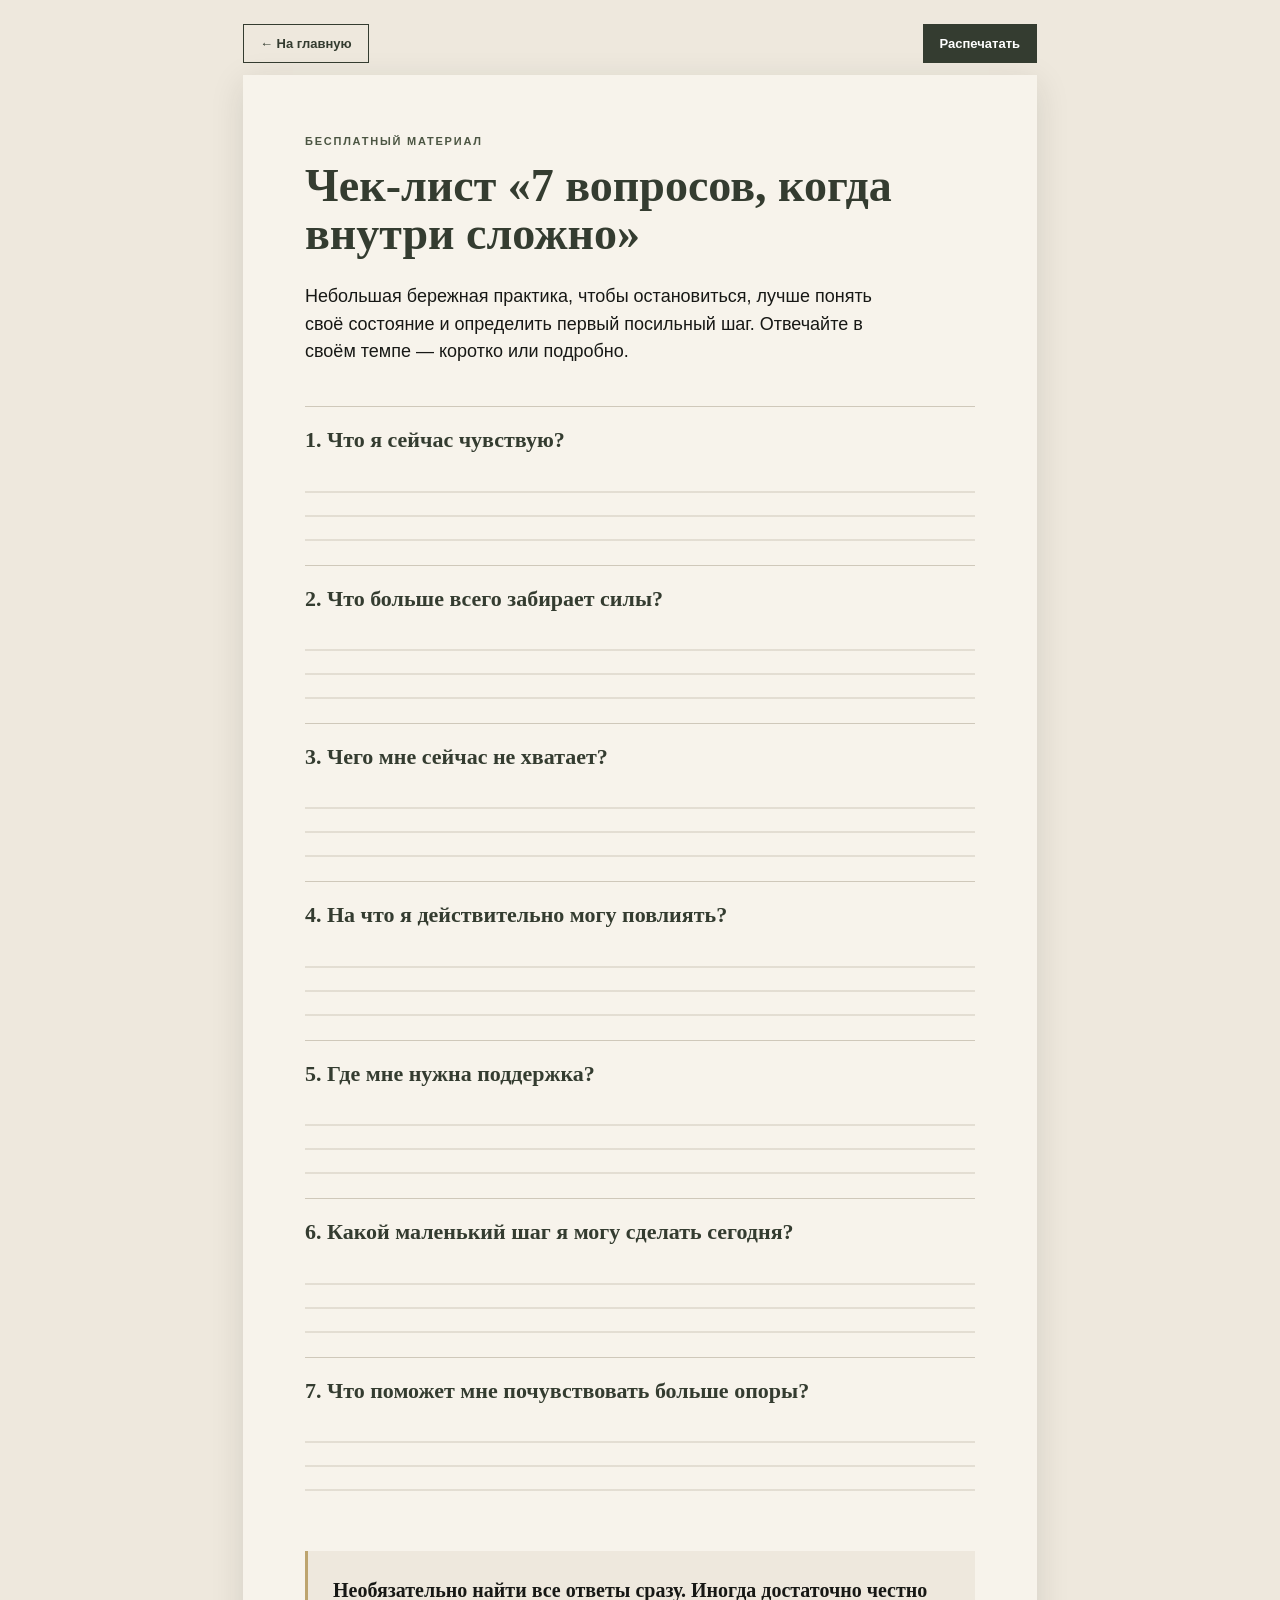
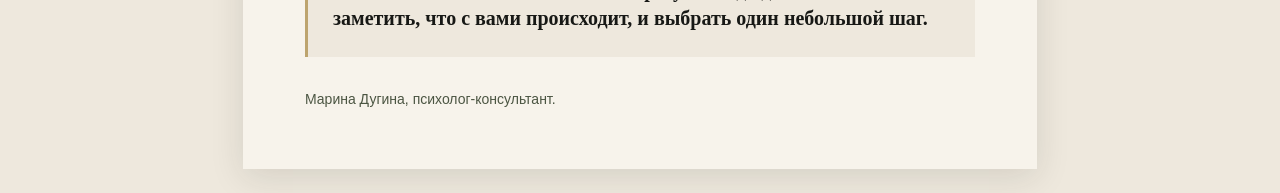
==== checklist/index.html @ 6f8c2aca "Add files via upload" ====
<!doctype html>
<html lang="ru">
<head>
  <meta charset="utf-8">
  <meta name="viewport" content="width=device-width,initial-scale=1">
  <title>7 вопросов, когда внутри сложно — Марина Дугина</title>
  <meta name="description" content="Бережная практика из семи вопросов, чтобы лучше понять своё состояние и определить посильный следующий шаг.">
  <link rel="canonical" href="https://marinadugina.ru/checklist/">
  <link rel="icon" type="image/svg+xml" href="../favicon.svg">
  <style>
    @page{size:A4;margin:16mm} *{box-sizing:border-box} body{margin:0;background:#eee8dd;color:#171815;font:16px/1.55 Arial,sans-serif} .toolbar{max-width:794px;margin:24px auto 0;display:flex;justify-content:space-between;gap:12px}.toolbar a,.toolbar button{border:1px solid #343c30;background:transparent;color:#343c30;padding:11px 16px;text-decoration:none;font:700 13px Arial,sans-serif;cursor:pointer}.toolbar button{background:#343c30;color:#fff}.sheet{max-width:794px;margin:12px auto 24px;background:#f7f3eb;padding:58px 62px;box-shadow:0 8px 32px rgba(30,35,25,.12)} .kicker{margin:0 0 12px;color:#4b5542;font-size:11px;font-weight:700;letter-spacing:.16em} h1{margin:0;color:#343c30;font:700 46px/1.05 Georgia,serif} .intro{max-width:580px;margin:24px 0 40px;font-size:18px} .question{padding:20px 0 24px;border-top:1px solid #cfc8ba} .question h2{margin:0 0 15px;color:#343c30;font:700 22px/1.2 Georgia,serif} .lines{height:72px;background:repeating-linear-gradient(to bottom,transparent 0,transparent 22px,#cfc8ba 23px,transparent 24px)} .closing{margin:36px 0 0;padding:25px;border-left:3px solid #bda46e;background:#eee8dd;font:600 20px/1.4 Georgia,serif}.sign{margin:32px 0 0;font-size:14px;color:#4b5542}@media print{body{background:#fff}.toolbar{display:none}.sheet{margin:0;box-shadow:none;max-width:none}}@media(max-width:600px){.toolbar{margin:0;padding:14px}.sheet{margin:0;padding:38px 24px}h1{font-size:36px}}
  </style>
</head>
<body>
  <nav class="toolbar" aria-label="Действия с чек-листом"><a href="../">← На главную</a><button type="button" onclick="window.print()">Распечатать</button></nav>
  <main class="sheet">
    <p class="kicker">БЕСПЛАТНЫЙ МАТЕРИАЛ</p>
    <h1>Чек-лист «7 вопросов, когда внутри сложно»</h1>
    <p class="intro">Небольшая бережная практика, чтобы остановиться, лучше понять своё состояние и определить первый посильный шаг. Отвечайте в своём темпе — коротко или подробно.</p>
    <section class="question"><h2>1. Что я сейчас чувствую?</h2><div class="lines"></div></section>
    <section class="question"><h2>2. Что больше всего забирает силы?</h2><div class="lines"></div></section>
    <section class="question"><h2>3. Чего мне сейчас не хватает?</h2><div class="lines"></div></section>
    <section class="question"><h2>4. На что я действительно могу повлиять?</h2><div class="lines"></div></section>
    <section class="question"><h2>5. Где мне нужна поддержка?</h2><div class="lines"></div></section>
    <section class="question"><h2>6. Какой маленький шаг я могу сделать сегодня?</h2><div class="lines"></div></section>
    <section class="question"><h2>7. Что поможет мне почувствовать больше опоры?</h2><div class="lines"></div></section>
    <p class="closing">Необязательно найти все ответы сразу. Иногда достаточно честно заметить, что с вами происходит, и выбрать один небольшой шаг.</p>
    <p class="sign">Марина Дугина, психолог-консультант.</p>
  </main>
</body>
</html>
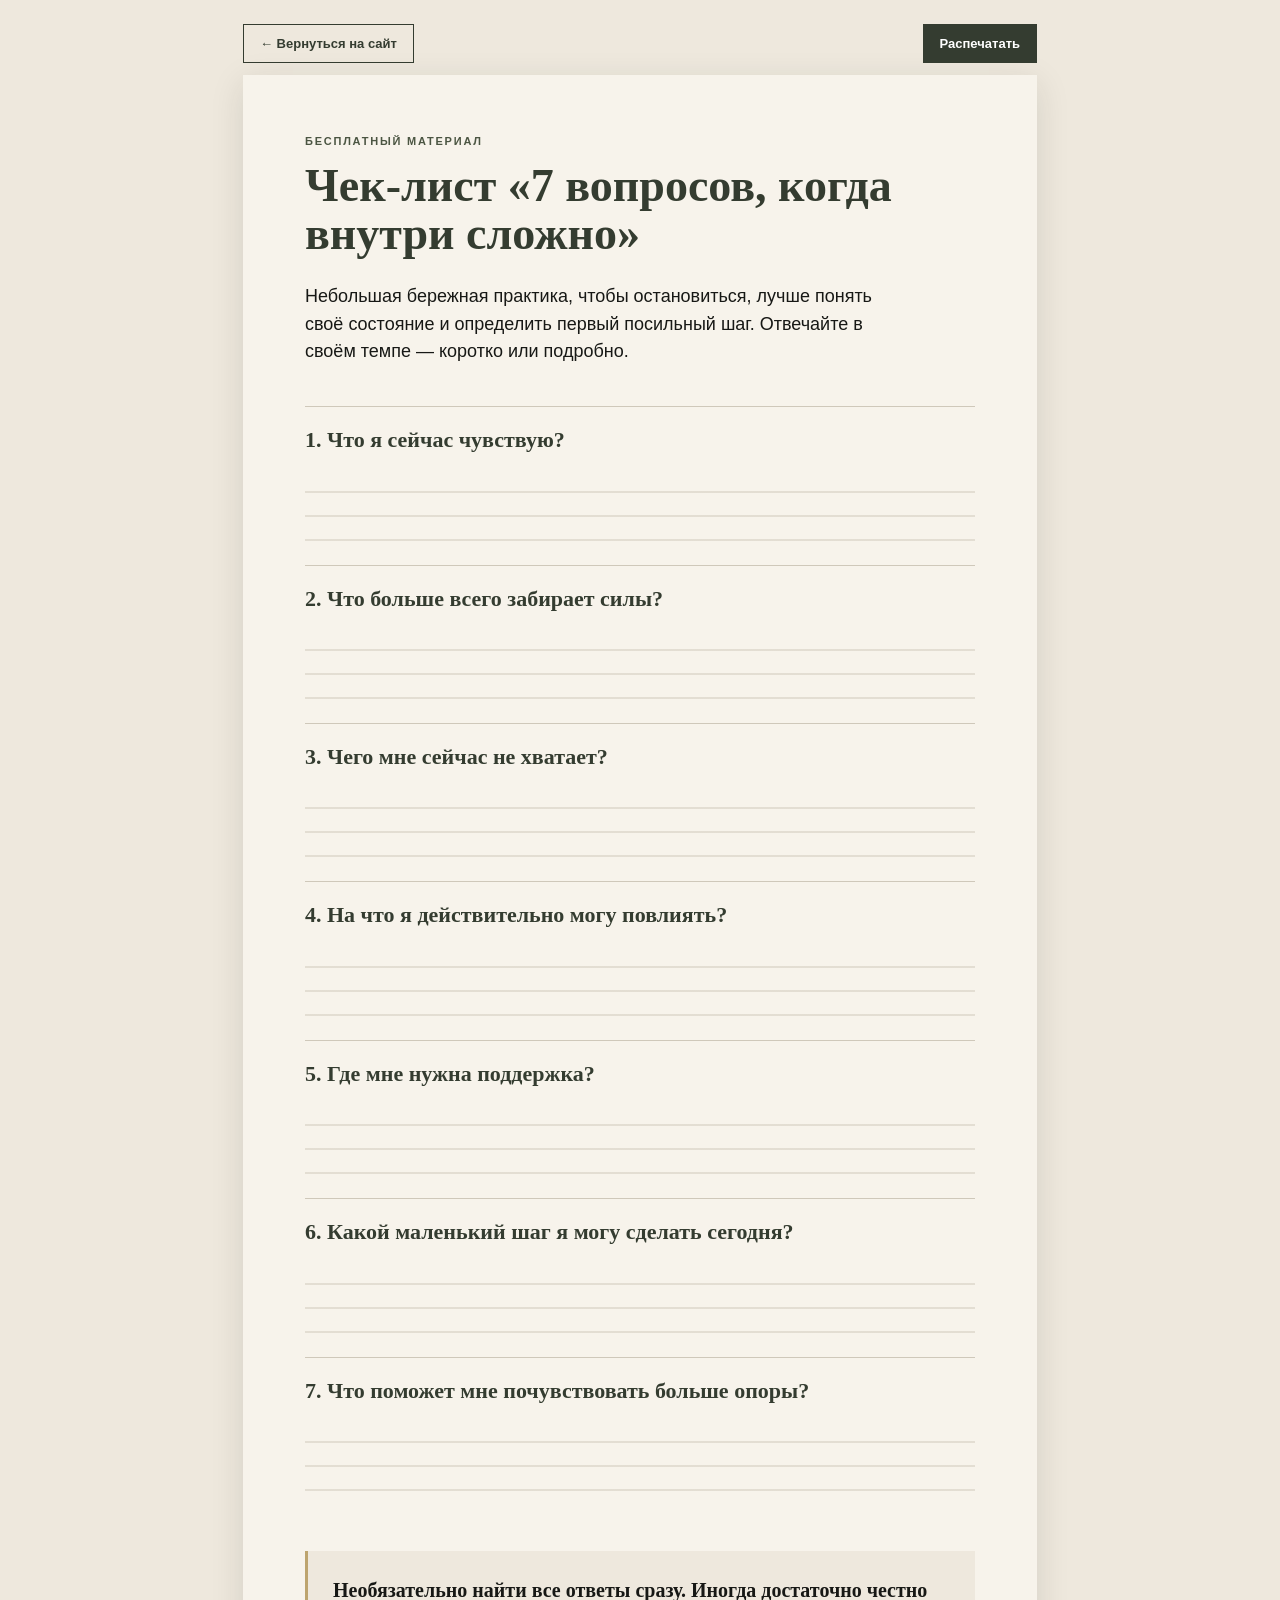
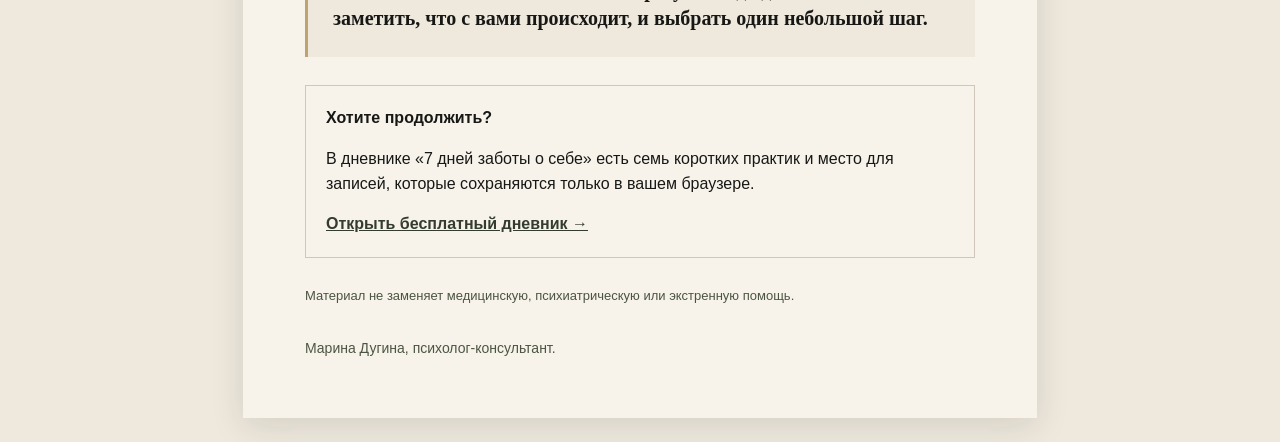
==== commit d8f3b8fb: "Финальное обновление сайта Марины Дугиной" ====
--- a/checklist/index.html
+++ b/checklist/index.html
@@ -8,11 +8,11 @@
   <link rel="canonical" href="https://marinadugina.ru/checklist/">
   <link rel="icon" type="image/svg+xml" href="../favicon.svg">
   <style>
-    @page{size:A4;margin:16mm} *{box-sizing:border-box} body{margin:0;background:#eee8dd;color:#171815;font:16px/1.55 Arial,sans-serif} .toolbar{max-width:794px;margin:24px auto 0;display:flex;justify-content:space-between;gap:12px}.toolbar a,.toolbar button{border:1px solid #343c30;background:transparent;color:#343c30;padding:11px 16px;text-decoration:none;font:700 13px Arial,sans-serif;cursor:pointer}.toolbar button{background:#343c30;color:#fff}.sheet{max-width:794px;margin:12px auto 24px;background:#f7f3eb;padding:58px 62px;box-shadow:0 8px 32px rgba(30,35,25,.12)} .kicker{margin:0 0 12px;color:#4b5542;font-size:11px;font-weight:700;letter-spacing:.16em} h1{margin:0;color:#343c30;font:700 46px/1.05 Georgia,serif} .intro{max-width:580px;margin:24px 0 40px;font-size:18px} .question{padding:20px 0 24px;border-top:1px solid #cfc8ba} .question h2{margin:0 0 15px;color:#343c30;font:700 22px/1.2 Georgia,serif} .lines{height:72px;background:repeating-linear-gradient(to bottom,transparent 0,transparent 22px,#cfc8ba 23px,transparent 24px)} .closing{margin:36px 0 0;padding:25px;border-left:3px solid #bda46e;background:#eee8dd;font:600 20px/1.4 Georgia,serif}.sign{margin:32px 0 0;font-size:14px;color:#4b5542}@media print{body{background:#fff}.toolbar{display:none}.sheet{margin:0;box-shadow:none;max-width:none}}@media(max-width:600px){.toolbar{margin:0;padding:14px}.sheet{margin:0;padding:38px 24px}h1{font-size:36px}}
+    @page{size:A4;margin:16mm} *{box-sizing:border-box} body{margin:0;background:#eee8dd;color:#171815;font:16px/1.55 Arial,sans-serif} a:focus-visible,button:focus-visible{outline:3px solid #9f5c41;outline-offset:3px}.toolbar{max-width:794px;margin:24px auto 0;display:flex;justify-content:space-between;gap:12px}.toolbar a,.toolbar button{border:1px solid #343c30;background:transparent;color:#343c30;padding:11px 16px;text-decoration:none;font:700 13px Arial,sans-serif;cursor:pointer}.toolbar button{background:#343c30;color:#fff}.sheet{max-width:794px;margin:12px auto 24px;background:#f7f3eb;padding:58px 62px;box-shadow:0 8px 32px rgba(30,35,25,.12)} .kicker{margin:0 0 12px;color:#4b5542;font-size:11px;font-weight:700;letter-spacing:.16em} h1{margin:0;color:#343c30;font:700 46px/1.05 Georgia,serif} .intro{max-width:580px;margin:24px 0 40px;font-size:18px} .question{padding:20px 0 24px;border-top:1px solid #cfc8ba} .question h2{margin:0 0 15px;color:#343c30;font:700 22px/1.2 Georgia,serif} .lines{height:72px;background:repeating-linear-gradient(to bottom,transparent 0,transparent 22px,#cfc8ba 23px,transparent 24px)} .closing{margin:36px 0 0;padding:25px;border-left:3px solid #bda46e;background:#eee8dd;font:600 20px/1.4 Georgia,serif}.next{margin:28px 0;padding:20px;border:1px solid #cfc8ba}.next a{color:#343c30;font-weight:700}.notice{font-size:13px;color:#4b5542}.sign{margin:32px 0 0;font-size:14px;color:#4b5542}@media print{body{background:#fff}.toolbar,.next{display:none}.sheet{margin:0;box-shadow:none;max-width:none}}@media(max-width:600px){.toolbar{margin:0;padding:14px}.sheet{margin:0;padding:38px 24px}h1{font-size:36px}}
   </style>
 </head>
 <body>
-  <nav class="toolbar" aria-label="Действия с чек-листом"><a href="../">← На главную</a><button type="button" onclick="window.print()">Распечатать</button></nav>
+  <nav class="toolbar" aria-label="Действия с чек-листом"><a href="../index.html">← Вернуться на сайт</a><button type="button" onclick="window.print()">Распечатать</button></nav>
   <main class="sheet">
     <p class="kicker">БЕСПЛАТНЫЙ МАТЕРИАЛ</p>
     <h1>Чек-лист «7 вопросов, когда внутри сложно»</h1>
@@ -25,6 +25,8 @@
     <section class="question"><h2>6. Какой маленький шаг я могу сделать сегодня?</h2><div class="lines"></div></section>
     <section class="question"><h2>7. Что поможет мне почувствовать больше опоры?</h2><div class="lines"></div></section>
     <p class="closing">Необязательно найти все ответы сразу. Иногда достаточно честно заметить, что с вами происходит, и выбрать один небольшой шаг.</p>
+    <div class="next"><strong>Хотите продолжить?</strong><p>В дневнике «7 дней заботы о себе» есть семь коротких практик и место для записей, которые сохраняются только в вашем браузере.</p><a href="../journal/index.html">Открыть бесплатный дневник →</a></div>
+    <p class="notice">Материал не заменяет медицинскую, психиатрическую или экстренную помощь.</p>
     <p class="sign">Марина Дугина, психолог-консультант.</p>
   </main>
 </body>
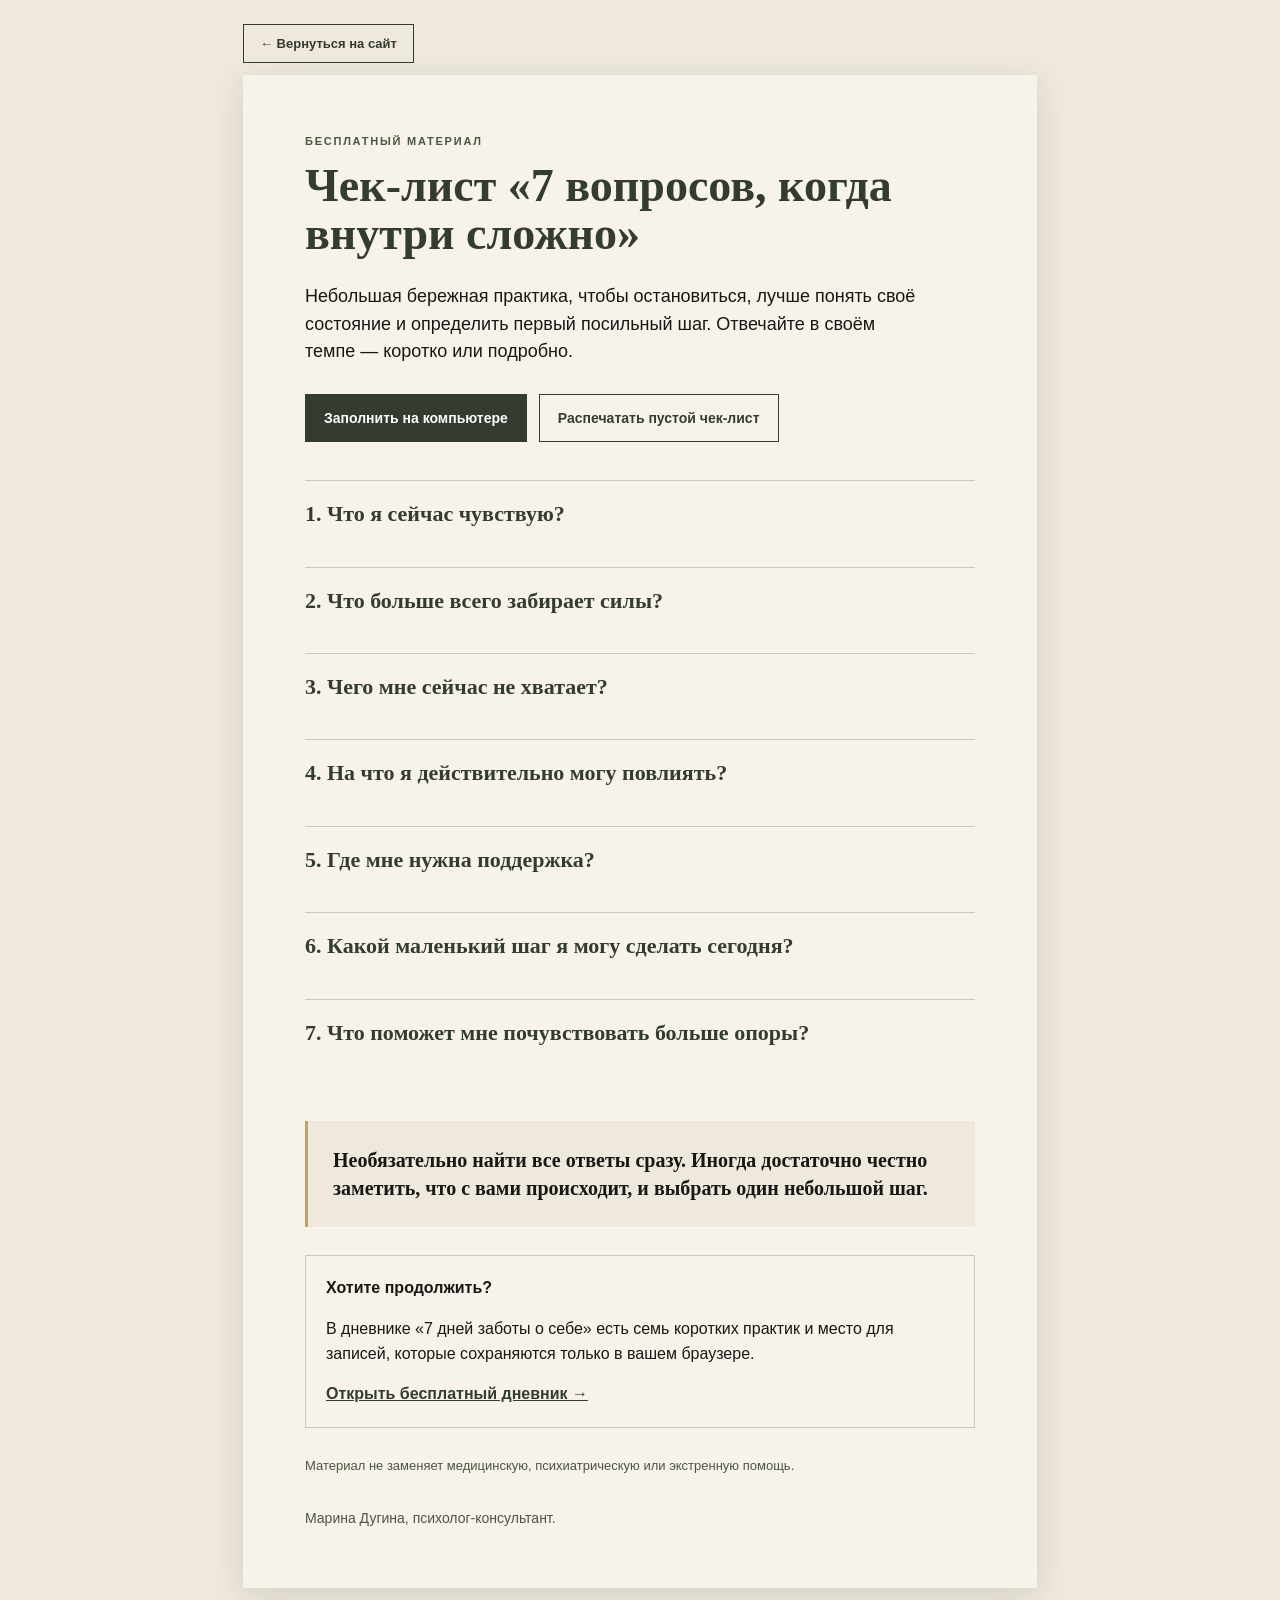
==== commit 2d88aa91: "Интерактивный чек-лист и прямой переход в WhatsApp" ====
--- a/checklist/index.html
+++ b/checklist/index.html
@@ -8,26 +8,76 @@
   <link rel="canonical" href="https://marinadugina.ru/checklist/">
   <link rel="icon" type="image/svg+xml" href="../favicon.svg">
   <style>
-    @page{size:A4;margin:16mm} *{box-sizing:border-box} body{margin:0;background:#eee8dd;color:#171815;font:16px/1.55 Arial,sans-serif} a:focus-visible,button:focus-visible{outline:3px solid #9f5c41;outline-offset:3px}.toolbar{max-width:794px;margin:24px auto 0;display:flex;justify-content:space-between;gap:12px}.toolbar a,.toolbar button{border:1px solid #343c30;background:transparent;color:#343c30;padding:11px 16px;text-decoration:none;font:700 13px Arial,sans-serif;cursor:pointer}.toolbar button{background:#343c30;color:#fff}.sheet{max-width:794px;margin:12px auto 24px;background:#f7f3eb;padding:58px 62px;box-shadow:0 8px 32px rgba(30,35,25,.12)} .kicker{margin:0 0 12px;color:#4b5542;font-size:11px;font-weight:700;letter-spacing:.16em} h1{margin:0;color:#343c30;font:700 46px/1.05 Georgia,serif} .intro{max-width:580px;margin:24px 0 40px;font-size:18px} .question{padding:20px 0 24px;border-top:1px solid #cfc8ba} .question h2{margin:0 0 15px;color:#343c30;font:700 22px/1.2 Georgia,serif} .lines{height:72px;background:repeating-linear-gradient(to bottom,transparent 0,transparent 22px,#cfc8ba 23px,transparent 24px)} .closing{margin:36px 0 0;padding:25px;border-left:3px solid #bda46e;background:#eee8dd;font:600 20px/1.4 Georgia,serif}.next{margin:28px 0;padding:20px;border:1px solid #cfc8ba}.next a{color:#343c30;font-weight:700}.notice{font-size:13px;color:#4b5542}.sign{margin:32px 0 0;font-size:14px;color:#4b5542}@media print{body{background:#fff}.toolbar,.next{display:none}.sheet{margin:0;box-shadow:none;max-width:none}}@media(max-width:600px){.toolbar{margin:0;padding:14px}.sheet{margin:0;padding:38px 24px}h1{font-size:36px}}
+    @page{size:A4;margin:16mm}
+    *{box-sizing:border-box}
+    body{margin:0;background:#eee8dd;color:#171815;font:16px/1.55 Arial,sans-serif}
+    a:focus-visible,button:focus-visible,textarea:focus-visible{outline:3px solid #9f5c41;outline-offset:3px}
+    .toolbar{max-width:794px;margin:24px auto 0;display:flex;justify-content:flex-start;gap:12px}
+    .toolbar a{border:1px solid #343c30;background:transparent;color:#343c30;padding:11px 16px;text-decoration:none;font:700 13px Arial,sans-serif}
+    .sheet{max-width:794px;margin:12px auto 24px;background:#f7f3eb;padding:58px 62px;box-shadow:0 8px 32px rgba(30,35,25,.12)}
+    .kicker{margin:0 0 12px;color:#4b5542;font-size:11px;font-weight:700;letter-spacing:.16em}
+    h1{margin:0;color:#343c30;font:700 46px/1.05 Georgia,serif}
+    .intro{max-width:620px;margin:24px 0 28px;font-size:18px}
+    .mode-actions{display:flex;flex-wrap:wrap;gap:12px;margin:0 0 38px}
+    .action-button{min-height:48px;border:1px solid #343c30;background:transparent;color:#343c30;padding:12px 18px;font:700 14px Arial,sans-serif;cursor:pointer}
+    .action-button--primary{background:#343c30;color:#fff}
+    .question{padding:20px 0 24px;border-top:1px solid #cfc8ba;break-inside:avoid}
+    .question h2{margin:0 0 15px;color:#343c30;font:700 22px/1.2 Georgia,serif}
+    .answer-area{display:none}
+    .editing .answer-area{display:block}
+    .answer-area textarea{display:block;width:100%;min-height:150px;padding:14px 16px;border:1px solid #bdb5a7;border-radius:8px;background:#fffdf8;color:#171815;font:16px/1.55 Arial,sans-serif;resize:vertical}
+    .print-space{display:none}
+    .answer-tools{display:none;align-items:center;justify-content:space-between;gap:18px;margin:10px 0 34px;padding:18px;border:1px solid #cfc8ba;background:#eee8dd}
+    .editing .answer-tools{display:flex}
+    .answer-tools p{margin:0;color:#4b5542;font-size:13px}
+    .delete-button{flex:0 0 auto;border:1px solid #8f5545;background:transparent;color:#6d3b30;padding:10px 14px;font:700 13px Arial,sans-serif;cursor:pointer}
+    .save-status{display:block;margin-top:5px;font-size:12px}
+    .closing{margin:36px 0 0;padding:25px;border-left:3px solid #bda46e;background:#eee8dd;font:600 20px/1.4 Georgia,serif}
+    .next{margin:28px 0;padding:20px;border:1px solid #cfc8ba}
+    .next a{color:#343c30;font-weight:700}
+    .notice{font-size:13px;color:#4b5542}
+    .sign{margin:32px 0 0;font-size:14px;color:#4b5542}
+    @media print{
+      body{background:#fff}
+      .toolbar,.mode-actions,.answer-area,.answer-tools,.next{display:none!important}
+      .sheet{margin:0;padding:0;box-shadow:none;max-width:none}
+      .intro{margin-bottom:28px}
+      .question{padding:15px 0 18px;break-inside:avoid;page-break-inside:avoid}
+      .print-space{display:block;height:76px;background:repeating-linear-gradient(to bottom,transparent 0,transparent 23px,#cfc8ba 24px,transparent 25px)}
+      .closing{break-inside:avoid;page-break-inside:avoid}
+    }
+    @media(max-width:600px){
+      .toolbar{margin:0;padding:14px}
+      .sheet{margin:0;padding:38px 24px}
+      h1{font-size:36px}
+      .mode-actions{display:grid}
+      .action-button{width:100%}
+      .answer-area textarea{min-height:170px}
+      .answer-tools{align-items:stretch;flex-direction:column}
+      .delete-button{width:100%}
+    }
   </style>
 </head>
 <body>
-  <nav class="toolbar" aria-label="Действия с чек-листом"><a href="../index.html">← Вернуться на сайт</a><button type="button" onclick="window.print()">Распечатать</button></nav>
+  <nav class="toolbar" aria-label="Навигация чек-листа"><a href="../index.html">← Вернуться на сайт</a></nav>
   <main class="sheet">
     <p class="kicker">БЕСПЛАТНЫЙ МАТЕРИАЛ</p>
     <h1>Чек-лист «7 вопросов, когда внутри сложно»</h1>
     <p class="intro">Небольшая бережная практика, чтобы остановиться, лучше понять своё состояние и определить первый посильный шаг. Отвечайте в своём темпе — коротко или подробно.</p>
-    <section class="question"><h2>1. Что я сейчас чувствую?</h2><div class="lines"></div></section>
-    <section class="question"><h2>2. Что больше всего забирает силы?</h2><div class="lines"></div></section>
-    <section class="question"><h2>3. Чего мне сейчас не хватает?</h2><div class="lines"></div></section>
-    <section class="question"><h2>4. На что я действительно могу повлиять?</h2><div class="lines"></div></section>
-    <section class="question"><h2>5. Где мне нужна поддержка?</h2><div class="lines"></div></section>
-    <section class="question"><h2>6. Какой маленький шаг я могу сделать сегодня?</h2><div class="lines"></div></section>
-    <section class="question"><h2>7. Что поможет мне почувствовать больше опоры?</h2><div class="lines"></div></section>
+    <div class="mode-actions" aria-label="Выберите способ работы с чек-листом"><button class="action-button action-button--primary" type="button" data-start-checklist>Заполнить на компьютере</button><button class="action-button" type="button" data-print-checklist>Распечатать пустой чек-лист</button></div>
+    <section class="question"><h2>1. Что я сейчас чувствую?</h2><div class="answer-area"><textarea id="checklist-answer-1" data-answer aria-label="Ответ на вопрос 1"></textarea></div><div class="print-space" aria-hidden="true"></div></section>
+    <section class="question"><h2>2. Что больше всего забирает силы?</h2><div class="answer-area"><textarea id="checklist-answer-2" data-answer aria-label="Ответ на вопрос 2"></textarea></div><div class="print-space" aria-hidden="true"></div></section>
+    <section class="question"><h2>3. Чего мне сейчас не хватает?</h2><div class="answer-area"><textarea id="checklist-answer-3" data-answer aria-label="Ответ на вопрос 3"></textarea></div><div class="print-space" aria-hidden="true"></div></section>
+    <section class="question"><h2>4. На что я действительно могу повлиять?</h2><div class="answer-area"><textarea id="checklist-answer-4" data-answer aria-label="Ответ на вопрос 4"></textarea></div><div class="print-space" aria-hidden="true"></div></section>
+    <section class="question"><h2>5. Где мне нужна поддержка?</h2><div class="answer-area"><textarea id="checklist-answer-5" data-answer aria-label="Ответ на вопрос 5"></textarea></div><div class="print-space" aria-hidden="true"></div></section>
+    <section class="question"><h2>6. Какой маленький шаг я могу сделать сегодня?</h2><div class="answer-area"><textarea id="checklist-answer-6" data-answer aria-label="Ответ на вопрос 6"></textarea></div><div class="print-space" aria-hidden="true"></div></section>
+    <section class="question"><h2>7. Что поможет мне почувствовать больше опоры?</h2><div class="answer-area"><textarea id="checklist-answer-7" data-answer aria-label="Ответ на вопрос 7"></textarea></div><div class="print-space" aria-hidden="true"></div></section>
+    <div class="answer-tools"><p>Ваши ответы сохраняются только в этом браузере<span class="save-status" role="status" aria-live="polite" data-save-status>Записи сохраняются автоматически</span></p><button class="delete-button" type="button" data-clear-checklist>Удалить мои ответы</button></div>
     <p class="closing">Необязательно найти все ответы сразу. Иногда достаточно честно заметить, что с вами происходит, и выбрать один небольшой шаг.</p>
     <div class="next"><strong>Хотите продолжить?</strong><p>В дневнике «7 дней заботы о себе» есть семь коротких практик и место для записей, которые сохраняются только в вашем браузере.</p><a href="../journal/index.html">Открыть бесплатный дневник →</a></div>
     <p class="notice">Материал не заменяет медицинскую, психиатрическую или экстренную помощь.</p>
     <p class="sign">Марина Дугина, психолог-консультант.</p>
   </main>
+  <script src="../assets/checklist.js" defer></script>
 </body>
 </html>
